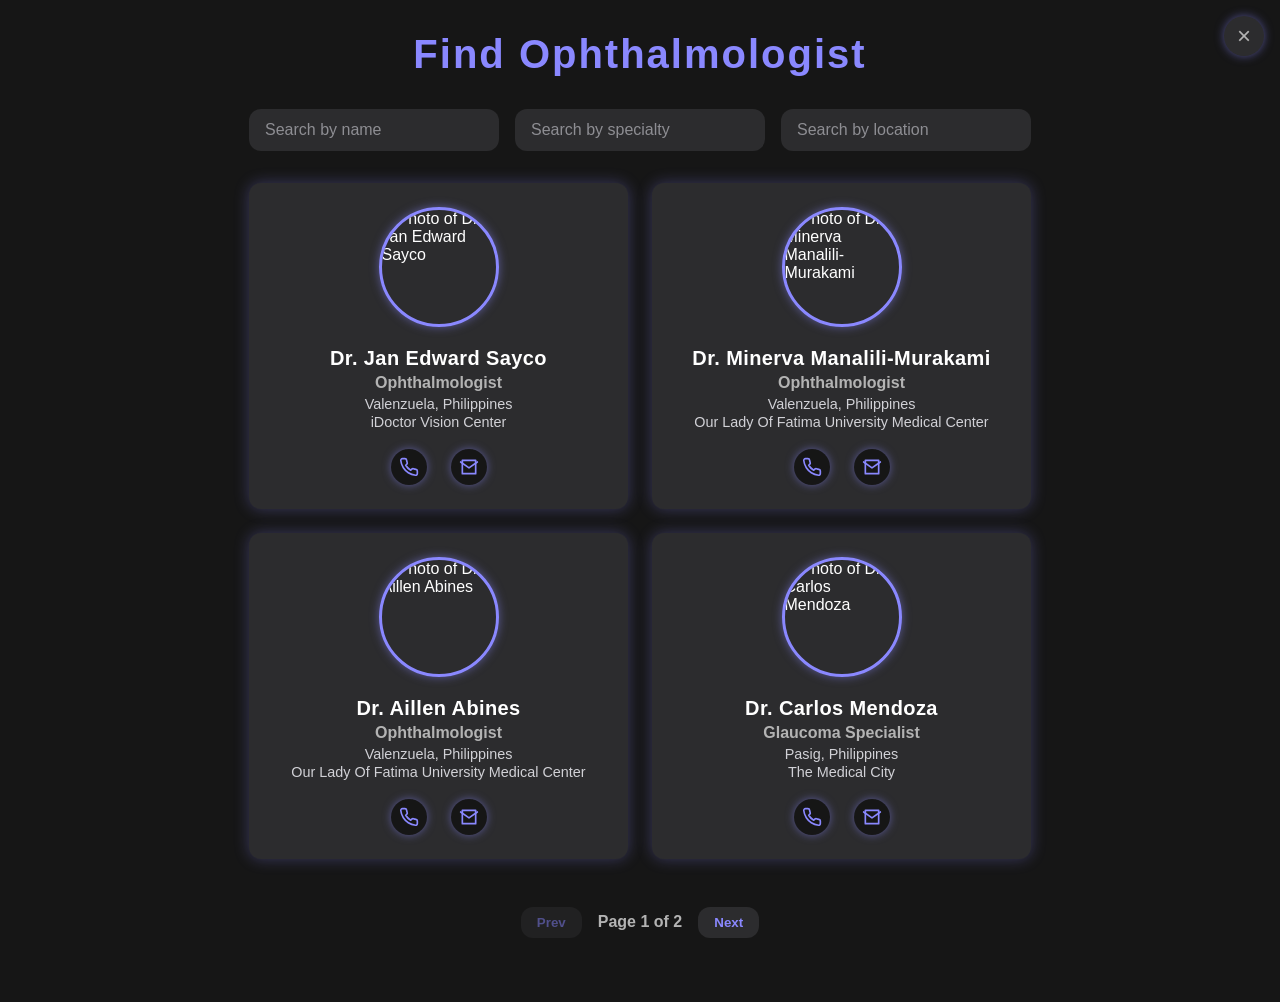
==== doctors.html @ f3763572 "created a find doctor page" ====
<!DOCTYPE html>
<html lang="en">

<head>
  <meta charset="UTF-8" />
  <meta name="viewport" content="width=device-width, initial-scale=1" />
  <title>A-EYE: Find Ophthalmologist</title>
  <style>
    /* Reset and base */
    * {
      box-sizing: border-box;
    }

    body {
      margin: 0;
      font-family: -apple-system, BlinkMacSystemFont, "Segoe UI", Roboto, Oxygen, Ubuntu, Cantarell,
        "Open Sans", "Helvetica Neue", sans-serif;
      background-color: #161616;
      color: #fff;
      -webkit-font-smoothing: antialiased;
      -moz-osx-font-smoothing: grayscale;
      min-height: 100vh;
      display: flex;
      flex-direction: column;
    }

    a {
      color: inherit;
      text-decoration: none;
    }

    a:hover,
    a:focus {
      text-decoration: underline;
    }

    /* Container */
    .container {
      max-width: 1200px;
      margin: 0 auto;
      padding: 2rem 1rem 4rem;
      flex-grow: 1;
      display: flex;
      flex-direction: column;
    }

    /* Header */
    header {
      text-align: center;
      margin-bottom: 2rem;
    }

    header h1 {
      font-size: 2.5rem;
      font-weight: 700;
      letter-spacing: 0.05em;
      margin: 0;
      color: #8a88ff;
    }

    /* Search Section */
    .search-section {
      display: flex;
      flex-wrap: wrap;
      gap: 1rem;
      justify-content: center;
      margin-bottom: 2rem;
    }

    .search-input {
      background: #2c2c2e;
      border: none;
      border-radius: 12px;
      padding: 0.75rem 1rem;
      color: #d1d1d6;
      font-size: 1rem;
      min-width: 250px;
      flex: 1 1 250px;
      transition: background-color 0.3s ease;
    }

    .search-input::placeholder {
      color: #8e8e93;
    }

    .search-input:focus {
      outline: none;
      background: #444446;
      color: #fff;
    }

    /* Doctors Grid */
    .doctors-grid {
      display: grid;
      grid-template-columns: repeat(auto-fit, minmax(280px, 1fr));
      gap: 1.5rem;
    }

    /* Doctor Card */
    .doctor-card {
      background: #2c2c2e;
      border-radius: 12px;
      padding: 1.5rem;
      display: flex;
      flex-direction: column;
      gap: 1rem;
      box-shadow: 0 0 15px rgba(138, 136, 255, 0.3);
      transition: box-shadow 0.3s ease;
    }

    .doctor-card:hover {
      box-shadow: 0 0 25px rgba(138, 136, 255, 0.6);
    }

    .doctor-avatar {
      width: 100%;
      max-width: 120px;
      height: 120px;
      border-radius: 50%;
      object-fit: cover;
      margin: 0 auto;
      border: 3px solid #8a88ff;
      box-shadow: 0 0 10px rgba(138, 136, 255, 0.5);
    }

    .doctor-info {
      text-align: center;
      flex-grow: 1;
    }

    .doctor-name {
      font-weight: 700;
      font-size: 1.25rem;
      margin: 0.25rem 0;
      color: #fff;
      letter-spacing: 0.02em;
    }

    .doctor-specialty {
      font-weight: 600;
      font-size: 1rem;
      color: #b3b3b3;
      margin: 0.25rem 0;
    }

    .doctor-location,
    .doctor-clinic {
      font-weight: 400;
      font-size: 0.9rem;
      color: #d1d1d6;
      margin: 0.15rem 0;
      white-space: nowrap;
      overflow: hidden;
      text-overflow: ellipsis;
    }

    /* Contact Icons */
    .doctor-contact {
      display: flex;
      justify-content: center;
      gap: 1.5rem;
      margin-top: auto;
    }

    .contact-link {
      color: #8a88ff;
      font-size: 1.5rem;
      display: inline-flex;
      align-items: center;
      justify-content: center;
      width: 36px;
      height: 36px;
      border-radius: 50%;
      background: #161616;
      box-shadow: 0 0 8px rgba(138, 136, 255, 0.5);
      transition: background-color 0.3s ease, color 0.3s ease;
      cursor: pointer;
      text-decoration: none;
    }

    .contact-link:hover,
    .contact-link:focus {
      background: #8a88ff;
      color: #161616;
      outline: none;
    }

    /* Icons SVG */
    .icon-phone,
    .icon-email {
      width: 20px;
      height: 20px;
      stroke: currentColor;
      stroke-width: 2;
      stroke-linecap: round;
      stroke-linejoin: round;
      fill: none;
    }

    /* Pagination */
    .pagination {
      margin-top: 3rem;
      display: flex;
      justify-content: center;
      gap: 1rem;
      flex-wrap: wrap;
    }

    .page-btn {
      background: #2c2c2e;
      border-radius: 12px;
      padding: 0.5rem 1rem;
      color: #8a88ff;
      font-weight: 600;
      cursor: pointer;
      border: none;
      min-width: 40px;
      transition: background-color 0.3s ease, color 0.3s ease;
    }

    .page-btn:hover,
    .page-btn:focus {
      background: #8a88ff;
      color: #161616;
      outline: none;
    }

    .page-btn[disabled] {
      opacity: 0.5;
      cursor: default;
      pointer-events: none;
    }

    /* Close Button */
    .close-button {
      position: fixed;
      top: 1rem;
      right: 1rem;
      background: #2c2c2e;
      color: #b3b3b3;
      font-size: 1.5rem;
      width: 40px;
      height: 40px;
      border-radius: 50%;
      text-align: center;
      line-height: 40px;
      text-decoration: none;
      box-shadow: 0 0 10px rgba(138, 136, 255, 0.5);
      transition: background-color 0.3s ease, color 0.3s ease;
      z-index: 1000;
    }

    .close-button:hover,
    .close-button:focus {
      background: #8a88ff;
      color: #161616;
      outline: none;
    }

    /* Responsive */
    @media (max-width: 600px) {
      .search-section {
        flex-direction: column;
        align-items: stretch;
      }

      .search-input {
        min-width: 100%;
      }
    }
  </style>
</head>

<body>
  <a href="index.html" class="close-button" aria-label="Close and return to homepage">×</a>

  <div class="container" role="main">
    <header>
      <h1>Find Ophthalmologist</h1>
    </header>

    <section class="search-section" aria-label="Search doctors">
      <input type="text" id="search-name" class="search-input" placeholder="Search by name" aria-label="Search by doctor name" />
      <input type="text" id="search-specialty" class="search-input" placeholder="Search by specialty" aria-label="Search by specialty" />
      <input type="text" id="search-location" class="search-input" placeholder="Search by location" aria-label="Search by location" />
    </section>

    <section class="doctors-grid" id="doctors-grid" aria-live="polite" aria-label="List of doctors">
      <!-- Doctor cards inserted by JS -->
    </section>

    <nav class="pagination" aria-label="Pagination">
      <button class="page-btn" id="prev-page" aria-label="Previous page" disabled>Prev</button>
      <span id="page-info" aria-live="polite" style="align-self:center; color:#b3b3b3; font-weight:600;"></span>
      <button class="page-btn" id="next-page" aria-label="Next page">Next</button>
    </nav>
  </div>

  <script>
    // Sample doctor data - replace or extend as needed
    const doctors = [
      {
        id: 1,
        name: "Dr. Jan Edward Sayco",
        specialty: "Ophthalmologist",
        location: "Valenzuela, Philippines",
        clinic: "iDoctor Vision Center",
        phone: "+639171234567",
        email: "jan.sayco@example.com",
        avatar: "https://randomuser.me/api/portraits/women/44.jpg"
      },
      {
        id: 2,
        name: "Dr. Minerva Manalili-Murakami",
        specialty: "Ophthalmologist",
        location: "Valenzuela, Philippines",
        clinic: "Our Lady Of Fatima University Medical Center",
        phone: "+639181234567",
        email: "minerva.manalili@example.com",
        avatar: "https://randomuser.me/api/portraits/men/46.jpg"
      },
      {
        id: 3,
        name: "Dr. Aillen Abines",
        specialty: "Ophthalmologist",
        location: "Valenzuela, Philippines",
        clinic: "Our Lady Of Fatima University Medical Center",
        phone: "+639191234567",
        email: "aillen.abines@example.com",
        avatar: "https://randomuser.me/api/portraits/women/65.jpg"
      },
      {
        id: 4,
        name: "Dr. Carlos Mendoza",
        specialty: "Glaucoma Specialist",
        location: "Pasig, Philippines",
        clinic: "The Medical City",
        phone: "+639201234567",
        email: "carlos.mendoza@example.com",
        avatar: "https://randomuser.me/api/portraits/men/52.jpg"
      },
      {
        id: 5,
        name: "Dr. Liza Cruz",
        specialty: "Pediatric Ophthalmologist",
        location: "Taguig, Philippines",
        clinic: "Bonifacio Global City Clinic",
        phone: "+639211234567",
        email: "liza.cruz@example.com",
        avatar: "https://randomuser.me/api/portraits/women/22.jpg"
      },
      {
        id: 6,
        name: "Dr. Ramon Garcia",
        specialty: "Cornea Specialist",
        location: "Mandaluyong, Philippines",
        clinic: "Mandaluyong Eye Center",
        phone: "+639221234567",
        email: "ramon.garcia@example.com",
        avatar: "https://randomuser.me/api/portraits/men/33.jpg"
      },
      {
        id: 7,
        name: "Dr. Teresa Lim",
        specialty: "Oculoplastic Surgeon",
        location: "Pasay, Philippines",
        clinic: "Pasay Medical Clinic",
        phone: "+639231234567",
        email: "teresa.lim@example.com",
        avatar: "https://randomuser.me/api/portraits/women/12.jpg"
      },
      {
        id: 8,
        name: "Dr. Miguel Santos",
        specialty: "Neuro-Ophthalmologist",
        location: "Makati, Philippines",
        clinic: "Makati Medical Center",
        phone: "+639241234567",
        email: "miguel.santos@example.com",
        avatar: "https://randomuser.me/api/portraits/men/24.jpg"
      }
    ];

    const doctorsPerPage = 4;
    let currentPage = 1;
    let filteredDoctors = doctors;

    const doctorsGrid = document.getElementById('doctors-grid');
    const prevBtn = document.getElementById('prev-page');
    const nextBtn = document.getElementById('next-page');
    const pageInfo = document.getElementById('page-info');

    const searchName = document.getElementById('search-name');
    const searchSpecialty = document.getElementById('search-specialty');
    const searchLocation = document.getElementById('search-location');

    function createDoctorCard(doctor) {
      const card = document.createElement('article');
      card.className = 'doctor-card';
      card.setAttribute('tabindex', '0');
      card.setAttribute('aria-label', `Doctor ${doctor.name}, specialty ${doctor.specialty}, located in ${doctor.location}`);

      card.innerHTML = `
        <img src="${doctor.avatar}" alt="Photo of ${doctor.name}" class="doctor-avatar" loading="lazy" />
        <div class="doctor-info">
          <h2 class="doctor-name">${doctor.name}</h2>
          <p class="doctor-specialty">${doctor.specialty}</p>
          <p class="doctor-location" title="${doctor.location}">${doctor.location}</p>
          <p class="doctor-clinic" title="${doctor.clinic}">${doctor.clinic}</p>
        </div>
        <div class="doctor-contact">
          <a href="tel:${doctor.phone}" class="contact-link" aria-label="Call ${doctor.name}">
            <svg class="icon-phone" viewBox="0 0 24 24" fill="none" xmlns="http://www.w3.org/2000/svg" aria-hidden="true" focusable="false">
              <path d="M22 16.92v3a2 2 0 0 1-2.18 2 19.79 19.79 0 0 1-8.63-3.07 19.5 19.5 0 0 1-6-6 19.79 19.79 0 0 1-3.07-8.67A2 2 0 0 1 4.11 2h3a2 2 0 0 1 2 1.72 12.84 12.84 0 0 0 .7 2.81 2 2 0 0 1-.45 2.11L8.09 9.91a16 16 0 0 0 6 6l1.27-1.27a2 2 0 0 1 2.11-.45 12.84 12.84 0 0 0 2.81.7A2 2 0 0 1 22 16.92z" stroke="currentColor" stroke-width="2" stroke-linecap="round" stroke-linejoin="round"/>
            </svg>
          </a>
          <a href="mailto:${doctor.email}" class="contact-link email-link" aria-label="Email ${doctor.name}" data-email="${doctor.email}" data-name="${doctor.name}">
            <svg class="icon-email" viewBox="0 0 24 24" fill="none" xmlns="http://www.w3.org/2000/svg" aria-hidden="true" focusable="false">
              <path d="M4 4h16v16H4z" stroke="currentColor" stroke-width="2" stroke-linecap="round" stroke-linejoin="round"/>
              <polyline points="22,6 12,13 2,6" stroke="currentColor" stroke-width="2" stroke-linecap="round" stroke-linejoin="round"/>
            </svg>
          </a>
        </div>
      `;
      return card;
    }

    function renderDoctors() {
      doctorsGrid.innerHTML = '';
      const start = (currentPage - 1) * doctorsPerPage;
      const end = start + doctorsPerPage;
      const pageDoctors = filteredDoctors.slice(start, end);

      if (pageDoctors.length === 0) {
        doctorsGrid.innerHTML = '<p style="text-align:center; color:#b3b3b3;">No doctors found.</p>';
      } else {
        pageDoctors.forEach(doc => {
          doctorsGrid.appendChild(createDoctorCard(doc));
        });
      }

      pageInfo.textContent = `Page ${currentPage} of ${Math.max(1, Math.ceil(filteredDoctors.length / doctorsPerPage))}`;
      prevBtn.disabled = currentPage === 1;
      nextBtn.disabled = currentPage >= Math.ceil(filteredDoctors.length / doctorsPerPage);
    }

    function filterDoctors() {
      const nameVal = searchName.value.trim().toLowerCase();
      const specialtyVal = searchSpecialty.value.trim().toLowerCase();
      const locationVal = searchLocation.value.trim().toLowerCase();

      filteredDoctors = doctors.filter(doc => {
        const matchesName = doc.name.toLowerCase().includes(nameVal);
        const matchesSpecialty = doc.specialty.toLowerCase().includes(specialtyVal);
        const matchesLocation = doc.location.toLowerCase().includes(locationVal);
        return matchesName && matchesSpecialty && matchesLocation;
      });

      currentPage = 1;
      renderDoctors();
    }

    prevBtn.addEventListener('click', () => {
      if (currentPage > 1) {
        currentPage--;
        renderDoctors();
        window.scrollTo({ top: 0, behavior: 'smooth' });
      }
    });

    nextBtn.addEventListener('click', () => {
      if (currentPage < Math.ceil(filteredDoctors.length / doctorsPerPage)) {
        currentPage++;
        renderDoctors();
        window.scrollTo({ top: 0, behavior: 'smooth' });
      }
    });

    searchName.addEventListener('input', filterDoctors);
    searchSpecialty.addEventListener('input', filterDoctors);
    searchLocation.addEventListener('input', filterDoctors);

    // Email click handler to open mailto with prefilled subject and body including user details and cataract results
    document.addEventListener('click', function (e) {
      const emailLink = e.target.closest('.email-link');
      if (emailLink) {
        e.preventDefault();
        const email = emailLink.getAttribute('data-email');
        const name = emailLink.getAttribute('data-name');
        const subject = encodeURIComponent(`Inquiry from A-EYE`);   
        
        // Placeholder for user details and cataract results.
        // In a real application, you would dynamically get this data.
        const userName = "John Doe"; // Replace with actual user name
        const userEmail = "john.doe@example.com"; // Replace with actual user email
        const cataractResult = "Cataract Detected: Mature (Right Eye)"; // Replace with actual cataract result

        const body = encodeURIComponent(`Dear ${name},\n\nI am writing to you from A-EYE regarding a potential patient inquiry.\n\nPatient Name: ${userName}\nPatient Email: ${userEmail}\nCataract Scan Result: ${cataractResult}\n\nPlease let me know your availability for an on-site consultation.\n\nSincerely,\nJohn Doe`);
        
        window.location.href = `mailto:${email}?subject=${subject}&body=${body}`;
      }
    });

    // Initial render
    filterDoctors();
  </script>
</body>

</html>
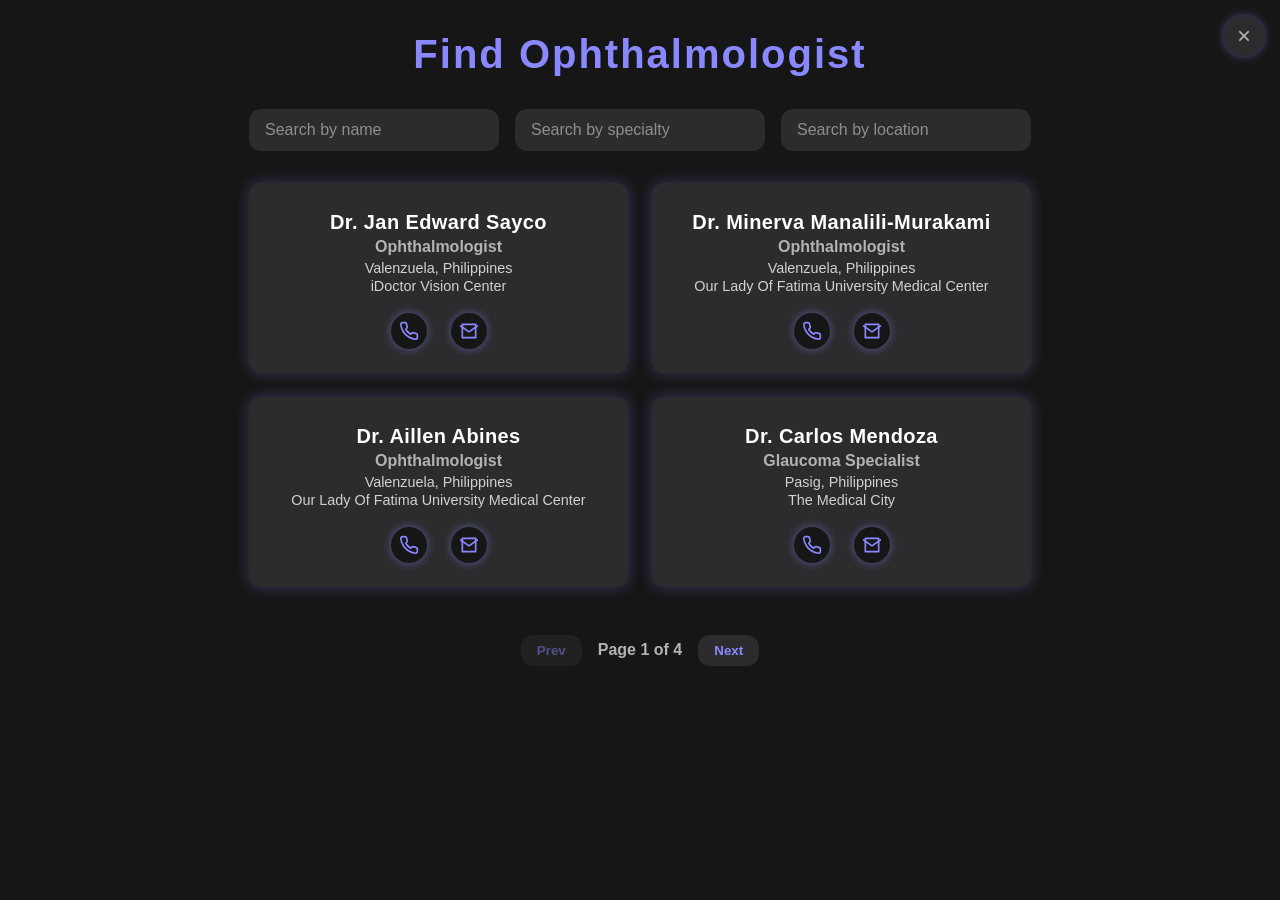
==== commit e9065220: "Added additional doctors Added additional doctors" ====
--- a/doctors.html
+++ b/doctors.html
@@ -259,15 +259,32 @@
 
     /* Responsive */
     @media (max-width: 600px) {
-      .search-section {
-        flex-direction: column;
-        align-items: stretch;
-      }
-
-      .search-input {
-        min-width: 100%;
-      }
-    }
+    .search-section {
+    flex-direction: column;
+    align-items: stretch;
+    width: 100%;
+    gap: 0.5rem;
+    padding: 0 1rem;
+  }
+
+  .search-input {
+    display: inline-block !important;
+    flex: 0 0 auto !important;
+    width: 100%;
+    max-width: 100%;
+    min-width: unset;
+    height: 40px !important;            /* force normal height */
+    padding: 0 0.75rem !important;      /* slim padding */
+    font-size: 0.9rem;
+    border-radius: 6px;
+    line-height: 40px;                  /* vertically centers text */
+    box-sizing: border-box;
+    -webkit-appearance: none;           /* remove mobile default styles */
+    -moz-appearance: none;
+    appearance: none;
+  }
+
+  }
   </style>
 </head>
 
@@ -307,7 +324,6 @@
         clinic: "iDoctor Vision Center",
         phone: "+639171234567",
         email: "jan.sayco@example.com",
-        avatar: "https://randomuser.me/api/portraits/women/44.jpg"
       },
       {
         id: 2,
@@ -317,7 +333,6 @@
         clinic: "Our Lady Of Fatima University Medical Center",
         phone: "+639181234567",
         email: "minerva.manalili@example.com",
-        avatar: "https://randomuser.me/api/portraits/men/46.jpg"
       },
       {
         id: 3,
@@ -327,7 +342,6 @@
         clinic: "Our Lady Of Fatima University Medical Center",
         phone: "+639191234567",
         email: "aillen.abines@example.com",
-        avatar: "https://randomuser.me/api/portraits/women/65.jpg"
       },
       {
         id: 4,
@@ -337,7 +351,6 @@
         clinic: "The Medical City",
         phone: "+639201234567",
         email: "carlos.mendoza@example.com",
-        avatar: "https://randomuser.me/api/portraits/men/52.jpg"
       },
       {
         id: 5,
@@ -347,7 +360,6 @@
         clinic: "Bonifacio Global City Clinic",
         phone: "+639211234567",
         email: "liza.cruz@example.com",
-        avatar: "https://randomuser.me/api/portraits/women/22.jpg"
       },
       {
         id: 6,
@@ -357,7 +369,6 @@
         clinic: "Mandaluyong Eye Center",
         phone: "+639221234567",
         email: "ramon.garcia@example.com",
-        avatar: "https://randomuser.me/api/portraits/men/33.jpg"
       },
       {
         id: 7,
@@ -367,7 +378,6 @@
         clinic: "Pasay Medical Clinic",
         phone: "+639231234567",
         email: "teresa.lim@example.com",
-        avatar: "https://randomuser.me/api/portraits/women/12.jpg"
       },
       {
         id: 8,
@@ -377,7 +387,70 @@
         clinic: "Makati Medical Center",
         phone: "+639241234567",
         email: "miguel.santos@example.com",
-        avatar: "https://randomuser.me/api/portraits/men/24.jpg"
+      },
+      {
+        id: 9,
+        name: "Dr. Ma. Cristina Santos",
+        specialty: "Ophthalmologist",
+        location: "Quezon City, Philippines",
+        clinic: "Ma. Cristina M. Santos Eye Clinic",
+        phone: "+639274200573",
+      },
+      {
+        id: 10,
+        name: "Dr. Ferdinand E. Tan",
+        specialty: "Ophthalmologist",
+        location: "Quezon City, Philippines",
+        clinic: "Novaliches General Hospital",
+        phone: "(02) 8938-7890",
+      },
+      {
+       id: 11,
+        name: "Dr. Frederick A. Cheng",
+        specialty: "Ophthalmologist",
+        location: "Quezon City, Philippines",
+        clinic: "Clinica Caritas, Lagro",
+        phone: "(02) 8461-6774",
+      },
+      {
+       id: 12,
+        name: "Dr. Ildefonso M. Chan",
+        specialty: "Retina Specialist",
+        location: "Paco Manila, Philippines",
+        clinic: "Dr. Ildefonso M. Chan Virtual Eye Clinic",
+        phone: "(02) 8523-1613",
+      },
+      {
+       id: 13,
+        name: "Dr. Melchor Gabriel",
+        specialty: "Ophthalmologist",
+        location: "Santa Cruz Manila, Philippines",
+        clinic: "Chinese General Hospital and Medical Center",
+        phone: "(02) 8711-4141",
+      },
+      {
+      id: 14,
+        name: "Dr. Guillermo Cornelius T. Loja",
+        specialty: "Ophthalmologist",
+        location: "Novaliches Quezon City, Philippines",
+        clinic: "Bernardino General Hospital I",
+        phone: "(02) 8935-5264",
+      },
+      {
+      id: 15,
+        name: "Dr. Roberto Uy",
+        specialty: "Retina Specialist",
+        location: "Sampaloc Manila, Philippines",
+        clinic: "Manila Eye Specialist, Farinas Building",
+        phone: "+639338614585",
+      },
+      {
+      id: 16,
+        name: "Dr. Laurence Myles B. Fabros",
+        specialty: "Optometrist",
+        location: "San Juan City, Philippines",
+        clinic: "Laurence Myles B. Fabros Eye Clinic",
+        phone: "+639354355675",
       }
     ];
 
@@ -401,7 +474,6 @@
       card.setAttribute('aria-label', `Doctor ${doctor.name}, specialty ${doctor.specialty}, located in ${doctor.location}`);
 
       card.innerHTML = `
-        <img src="${doctor.avatar}" alt="Photo of ${doctor.name}" class="doctor-avatar" loading="lazy" />
         <div class="doctor-info">
           <h2 class="doctor-name">${doctor.name}</h2>
           <p class="doctor-specialty">${doctor.specialty}</p>
